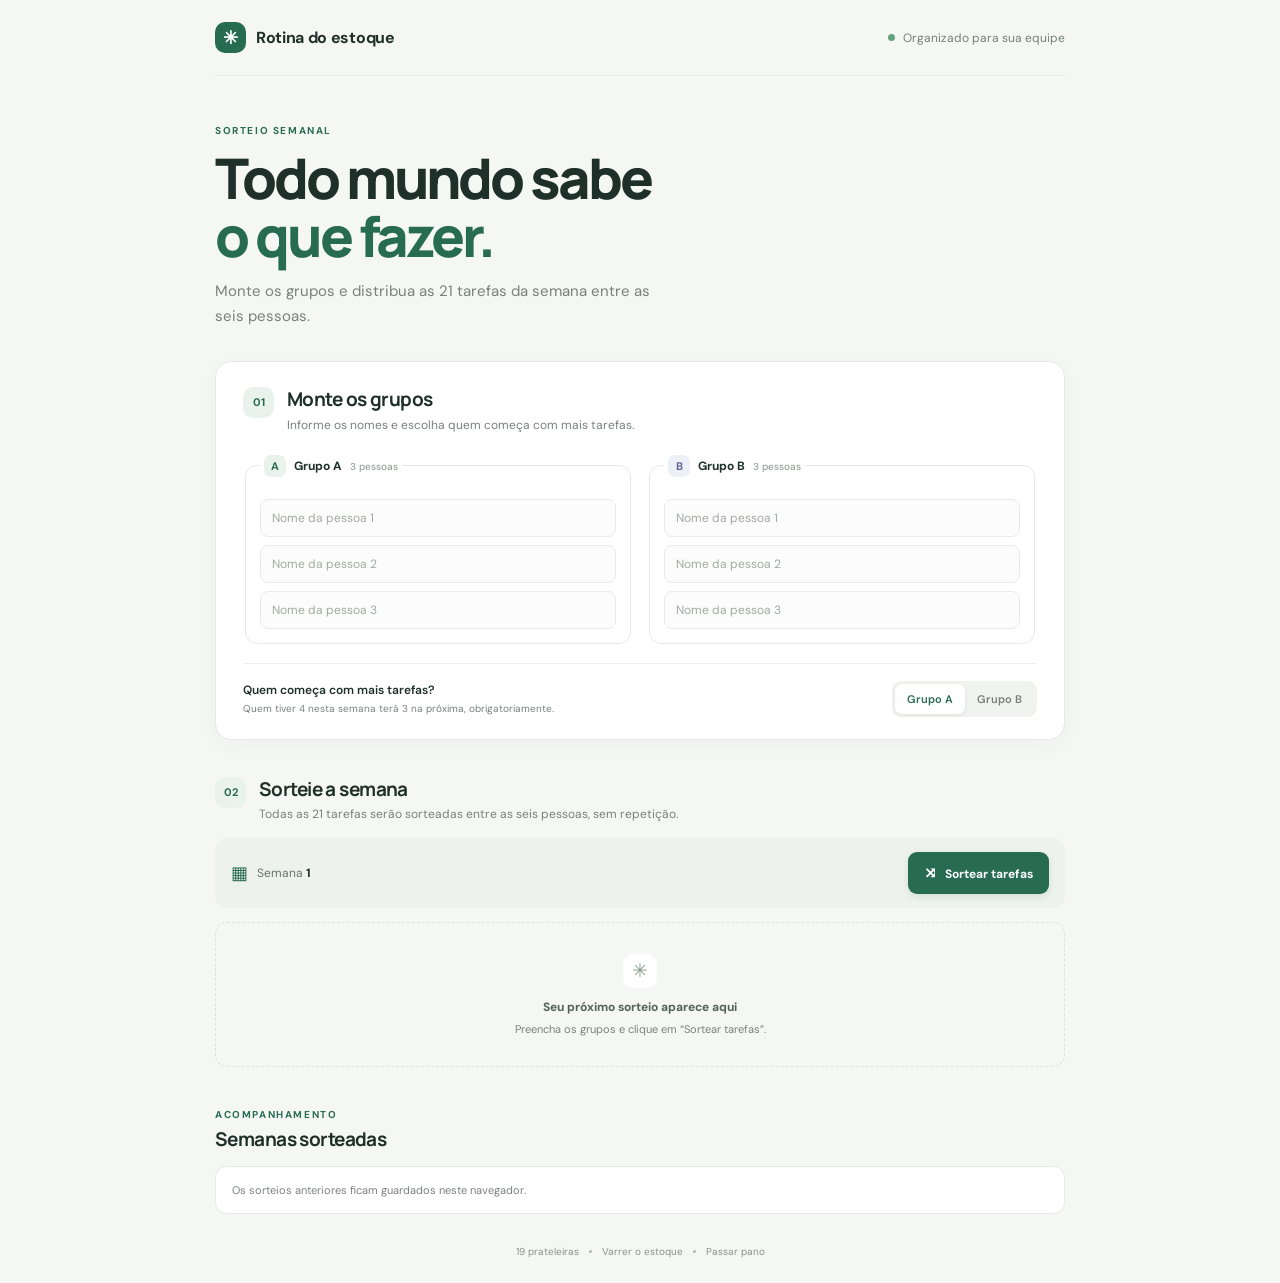
==== index.html @ e9d07ab0 "Projeto criado com I.a para resolver um problema do meu trabalho atual" ====
<!doctype html>
<html lang="pt-BR">
<head>
  <meta charset="utf-8">
  <meta name="viewport" content="width=device-width, initial-scale=1">
  <meta name="theme-color" content="#f4f6f3">
  <title>Sorteio do estoque</title>
  <link rel="stylesheet" href="styles.css">
</head>
<body>
  <main class="page-shell">
    <header class="topbar">
      <a class="brand" href="#inicio" aria-label="Sorteio do estoque, início">
        <span class="brand-mark" aria-hidden="true">✳</span>
        <span>Rotina do estoque</span>
      </a>
      <span class="top-note"><span class="status-dot"></span> Organizado para sua equipe</span>
    </header>

    <section class="intro" id="inicio">
      <p class="eyebrow">SORTEIO SEMANAL</p>
      <h1>Todo mundo sabe<br><span>o que fazer.</span></h1>
      <p class="intro-copy">Monte os grupos e distribua as 21 tarefas da semana entre as seis pessoas.</p>
    </section>

    <section class="setup-card card" aria-labelledby="setup-title">
      <div class="section-heading">
        <div class="step-number">01</div>
        <div>
          <h2 id="setup-title">Monte os grupos</h2>
          <p>Informe os nomes e escolha quem começa com mais tarefas.</p>
        </div>
      </div>

      <div class="teams-grid">
        <fieldset class="team-panel team-one">
          <legend><span class="team-symbol">A</span> Grupo A <span class="team-count">3 pessoas</span></legend>
          <label class="sr-only" for="a1">Pessoa 1 do Grupo A</label>
          <input id="a1" data-team="a" placeholder="Nome da pessoa 1" maxlength="40" autocomplete="off">
          <label class="sr-only" for="a2">Pessoa 2 do Grupo A</label>
          <input id="a2" data-team="a" placeholder="Nome da pessoa 2" maxlength="40" autocomplete="off">
          <label class="sr-only" for="a3">Pessoa 3 do Grupo A</label>
          <input id="a3" data-team="a" placeholder="Nome da pessoa 3" maxlength="40" autocomplete="off">
        </fieldset>
        <fieldset class="team-panel team-two">
          <legend><span class="team-symbol">B</span> Grupo B <span class="team-count">3 pessoas</span></legend>
          <label class="sr-only" for="b1">Pessoa 1 do Grupo B</label>
          <input id="b1" data-team="b" placeholder="Nome da pessoa 1" maxlength="40" autocomplete="off">
          <label class="sr-only" for="b2">Pessoa 2 do Grupo B</label>
          <input id="b2" data-team="b" placeholder="Nome da pessoa 2" maxlength="40" autocomplete="off">
          <label class="sr-only" for="b3">Pessoa 3 do Grupo B</label>
          <input id="b3" data-team="b" placeholder="Nome da pessoa 3" maxlength="40" autocomplete="off">
        </fieldset>
      </div>

      <div class="start-row">
        <div>
          <span class="field-title">Quem começa com mais tarefas?</span>
          <span class="field-hint">Quem tiver 4 nesta semana terá 3 na próxima, obrigatoriamente.</span>
        </div>
        <div class="segmented" role="radiogroup" aria-label="Grupo que começa com mais tarefas">
          <label><input type="radio" name="firstGroup" value="a" checked><span>Grupo A</span></label>
          <label><input type="radio" name="firstGroup" value="b"><span>Grupo B</span></label>
        </div>
      </div>
      <p class="form-message" id="form-message" role="alert" aria-live="polite"></p>
    </section>

    <section class="draw-section" aria-labelledby="draw-title">
      <div class="section-heading draw-heading">
        <div class="step-number">02</div>
        <div>
          <h2 id="draw-title">Sorteie a semana</h2>
          <p>Todas as 21 tarefas serão sorteadas entre as seis pessoas, sem repetição.</p>
        </div>
      </div>
      <div class="draw-bar">
        <div class="week-label"><span class="week-icon" aria-hidden="true">▦</span><span>Semana <strong id="week-number">1</strong></span></div>
        <button class="draw-button" id="draw-button" type="button"><span aria-hidden="true">⤨</span> Sortear tarefas</button>
      </div>
      <div id="results" class="results" aria-live="polite">
        <div class="empty-state">
          <span class="empty-icon" aria-hidden="true">✳</span>
          <strong>Seu próximo sorteio aparece aqui</strong>
          <span>Preencha os grupos e clique em “Sortear tarefas”.</span>
        </div>
      </div>
    </section>

    <section class="history-section" aria-labelledby="history-title">
      <div class="history-heading">
        <div>
          <p class="eyebrow">ACOMPANHAMENTO</p>
          <h2 id="history-title">Semanas sorteadas</h2>
        </div>
        <button class="text-button" id="clear-history" type="button" hidden>Limpar histórico</button>
      </div>
      <div id="history" class="history-list">
        <p class="history-empty">Os sorteios anteriores ficam guardados neste navegador.</p>
      </div>
    </section>

    <footer>
      <span>19 prateleiras</span><i></i><span>Varrer o estoque</span><i></i><span>Passar pano</span>
    </footer>
  </main>
  <script src="app.js"></script>
</body>
</html>
---- styles.css ----
@import url('https://fonts.googleapis.com/css2?family=DM+Sans:wght@400;500;600;700&family=Manrope:wght@400;500;600;700;800&display=swap');

:root {
  color-scheme: light;
  --ink: #1f302b;
  --muted: #77827d;
  --green: #286b53;
  --green-dark: #1c5741;
  --green-light: #e9f2ec;
  --border: #e6eae6;
  --paper: #fff;
  --background: #f5f7f4;
  font-family: 'DM Sans', sans-serif;
}

* { box-sizing: border-box; }
body { margin: 0; background: var(--background); color: var(--ink); }
button, input { font: inherit; }
.page-shell { width: min(100% - 40px, 850px); margin: 0 auto; }
.topbar { height: 76px; display: flex; align-items: center; justify-content: space-between; border-bottom: 1px solid #e7ebe7; }
.brand { display: flex; align-items: center; gap: 10px; text-decoration: none; color: var(--ink); font-weight: 700; letter-spacing: -.02em; }
.brand-mark { display: grid; place-items: center; width: 31px; height: 31px; border-radius: 10px; color: white; background: var(--green); font-size: 18px; }
.top-note { display: flex; align-items: center; gap: 8px; color: #748078; font-size: 12px; }
.status-dot { width: 7px; height: 7px; border-radius: 50%; background: #60a47e; }
.intro { padding: 48px 0 32px; }
.eyebrow { margin: 0 0 12px; color: var(--green); font-size: 10px; line-height: 1.3; letter-spacing: .16em; font-weight: 700; }
h1, h2, p { margin-top: 0; }
h1 { margin-bottom: 14px; font: 800 clamp(38px, 6vw, 56px)/1.04 'Manrope', sans-serif; letter-spacing: -.055em; }
h1 span { color: var(--green); }
.intro-copy { max-width: 450px; margin: 0; color: var(--muted); font-size: 15px; line-height: 1.65; }
.card { background: var(--paper); border: 1px solid var(--border); border-radius: 16px; box-shadow: 0 6px 22px #243b2c08; }
.setup-card { padding: 25px 27px 22px; }
.section-heading { display: flex; align-items: flex-start; gap: 13px; margin-bottom: 22px; }
.step-number { flex: 0 0 31px; height: 31px; display: grid; place-items: center; border-radius: 10px; background: var(--green-light); color: var(--green); font-size: 11px; font-weight: 700; }
.section-heading h2, .history-heading h2 { margin: 1px 0 5px; font: 700 19px/1.25 'Manrope', sans-serif; letter-spacing: -.03em; }
.section-heading p { margin: 0; color: var(--muted); font-size: 12px; }
.teams-grid { display: grid; grid-template-columns: 1fr 1fr; gap: 14px; }
.team-panel { min-width: 0; padding: 14px; border: 1px solid var(--border); border-radius: 12px; }
.team-panel legend { padding: 0 4px; font-size: 12px; font-weight: 700; }
.team-symbol { display: inline-grid; place-items: center; width: 22px; height: 22px; border-radius: 7px; margin-right: 5px; background: var(--green-light); color: var(--green); font-size: 11px; }
.team-two .team-symbol { background: #eef0f8; color: #5d6591; }
.team-count { margin-left: 5px; color: #96a09a; font-size: 10px; font-weight: 500; }
.team-panel input { display: block; width: 100%; height: 38px; margin-top: 8px; padding: 0 11px; border: 1px solid #e8ece8; border-radius: 8px; outline: none; color: var(--ink); background: #fbfcfb; font-size: 12px; transition: border .15s, box-shadow .15s; }
.team-panel input::placeholder { color: #a1aaa4; }
.team-panel input:focus { border-color: #7ca990; box-shadow: 0 0 0 3px #286b5314; }
.start-row { margin-top: 19px; padding-top: 17px; border-top: 1px solid #edf0ed; display: flex; align-items: center; justify-content: space-between; gap: 14px; }
.field-title, .field-hint { display: block; }
.field-title { font-size: 12px; font-weight: 600; }
.field-hint { margin-top: 4px; color: var(--muted); font-size: 10px; }
.segmented { display: flex; padding: 3px; border-radius: 9px; background: #f0f3f0; }
.segmented label { position: relative; cursor: pointer; }
.segmented input { position: absolute; opacity: 0; pointer-events: none; }
.segmented span { display: block; padding: 8px 12px; border-radius: 7px; color: #758079; font-size: 11px; font-weight: 600; }
.segmented input:checked + span { background: white; color: var(--green); box-shadow: 0 1px 4px #1f302b16; }
.segmented input:focus-visible + span { outline: 2px solid #7ca990; }
.form-message { display: none; margin: 12px 0 0; color: #b94b3b; font-size: 12px; }
.form-message.visible { display: block; }
.draw-section { margin-top: 37px; }
.draw-heading { margin-bottom: 16px; }
.draw-bar { display: flex; justify-content: space-between; align-items: center; gap: 15px; padding: 14px 16px; background: #edf2ee; border-radius: 12px; }
.week-label { display: flex; align-items: center; gap: 9px; font-size: 12px; color: #65736a; }
.week-label strong { color: var(--ink); }
.week-icon { color: var(--green); font-size: 18px; }
.draw-button { border: 0; border-radius: 9px; padding: 11px 16px; color: white; background: var(--green); font-size: 12px; font-weight: 700; cursor: pointer; box-shadow: 0 3px 7px #1d5c431e; transition: background .15s, transform .15s; }
.draw-button:hover { background: var(--green-dark); transform: translateY(-1px); }
.draw-button:focus-visible, .text-button:focus-visible { outline: 3px solid #96bea8; outline-offset: 2px; }
.draw-button span { padding-right: 5px; font-size: 15px; }
.results { margin-top: 14px; }
.empty-state { min-height: 145px; display: flex; flex-direction: column; align-items: center; justify-content: center; gap: 7px; border: 1px dashed #dce3dc; border-radius: 12px; text-align: center; color: var(--muted); font-size: 11px; }
.empty-state strong { color: #526159; font-size: 12px; }
.empty-icon { display: grid; place-items: center; width: 34px; height: 34px; margin-bottom: 4px; border-radius: 11px; background: white; color: #8b9b90; font-size: 19px; }
.results-grid { display: grid; grid-template-columns: 1fr 1fr; gap: 14px; }
.result-card { overflow: hidden; background: var(--paper); border: 1px solid var(--border); border-radius: 13px; }
.result-head { display: flex; align-items: center; justify-content: space-between; padding: 14px 15px 12px; border-bottom: 1px solid #edf0ed; }
.result-team { display: flex; align-items: center; gap: 8px; font-size: 13px; font-weight: 700; }
.result-team .team-symbol { margin: 0; }
.task-count { color: #859189; font-size: 10px; }
.workload { display: block; margin-top: 3px; color: var(--green); font-size: 9px; font-weight: 600; }
.task-list { list-style: none; padding: 5px 15px 13px; margin: 0; }
.task-list li { display: flex; align-items: center; gap: 9px; padding: 8px 0; border-bottom: 1px solid #f0f2f0; font-size: 11px; }
.task-list li:last-child { border: 0; }
.task-check { display: grid; place-items: center; width: 17px; height: 17px; border-radius: 5px; color: var(--green); background: var(--green-light); font-size: 10px; }
.task-list li.cleaning .task-check { color: #6a779c; background: #eef0f8; }
.person-tasks { padding-top: 10px; border-bottom: 1px solid #edf0ed; }
.person-tasks:last-child { border-bottom: 0; }
.person-tasks h3 { display: flex; justify-content: space-between; align-items: center; padding: 0 15px; margin: 0; font-size: 11px; font-weight: 700; }
.person-tasks h3 span { color: #89948d; font-size: 9px; font-weight: 500; }
.person-tasks .task-list { padding-top: 2px; padding-bottom: 8px; }
.history-section { margin-top: 41px; }
.history-heading { display: flex; align-items: end; justify-content: space-between; margin-bottom: 14px; }
.history-heading .eyebrow { margin-bottom: 7px; }
.history-heading h2 { margin: 0; }
.text-button { border: 0; padding: 7px 0; background: transparent; color: #8a625b; cursor: pointer; font-size: 10px; font-weight: 600; }
.history-list { display: grid; gap: 8px; }
.history-empty { margin: 0; padding: 16px; border: 1px solid var(--border); border-radius: 11px; color: var(--muted); background: #fff; font-size: 11px; }
.history-item { display: flex; align-items: center; justify-content: space-between; gap: 14px; padding: 12px 15px; border: 1px solid var(--border); border-radius: 11px; background: white; }
.history-week { min-width: 78px; color: var(--ink); font-size: 11px; font-weight: 700; }
.history-meta { color: var(--muted); font-size: 10px; text-align: right; }
footer { display: flex; align-items: center; justify-content: center; gap: 10px; padding: 31px 0 25px; color: #87928a; font-size: 10px; }
footer i { width: 3px; height: 3px; border-radius: 50%; background: #aeb8b0; }
.sr-only { position: absolute; width: 1px; height: 1px; padding: 0; margin: -1px; overflow: hidden; clip: rect(0, 0, 0, 0); white-space: nowrap; border: 0; }

@media (max-width: 600px) {
  .page-shell { width: min(100% - 28px, 850px); }
  .topbar { height: 64px; }
  .top-note { font-size: 10px; }
  .intro { padding: 37px 0 26px; }
  .setup-card { padding: 19px 15px; }
  .teams-grid, .results-grid { grid-template-columns: 1fr; }
  .team-panel { padding: 12px; }
  .start-row { align-items: flex-start; flex-direction: column; }
  .segmented { align-self: stretch; }
  .segmented label { flex: 1; text-align: center; }
  .draw-bar { padding: 12px; }
  .draw-button { padding: 10px 12px; }
  .history-item { align-items: flex-start; flex-direction: column; gap: 5px; }
  .history-meta { text-align: left; }
}
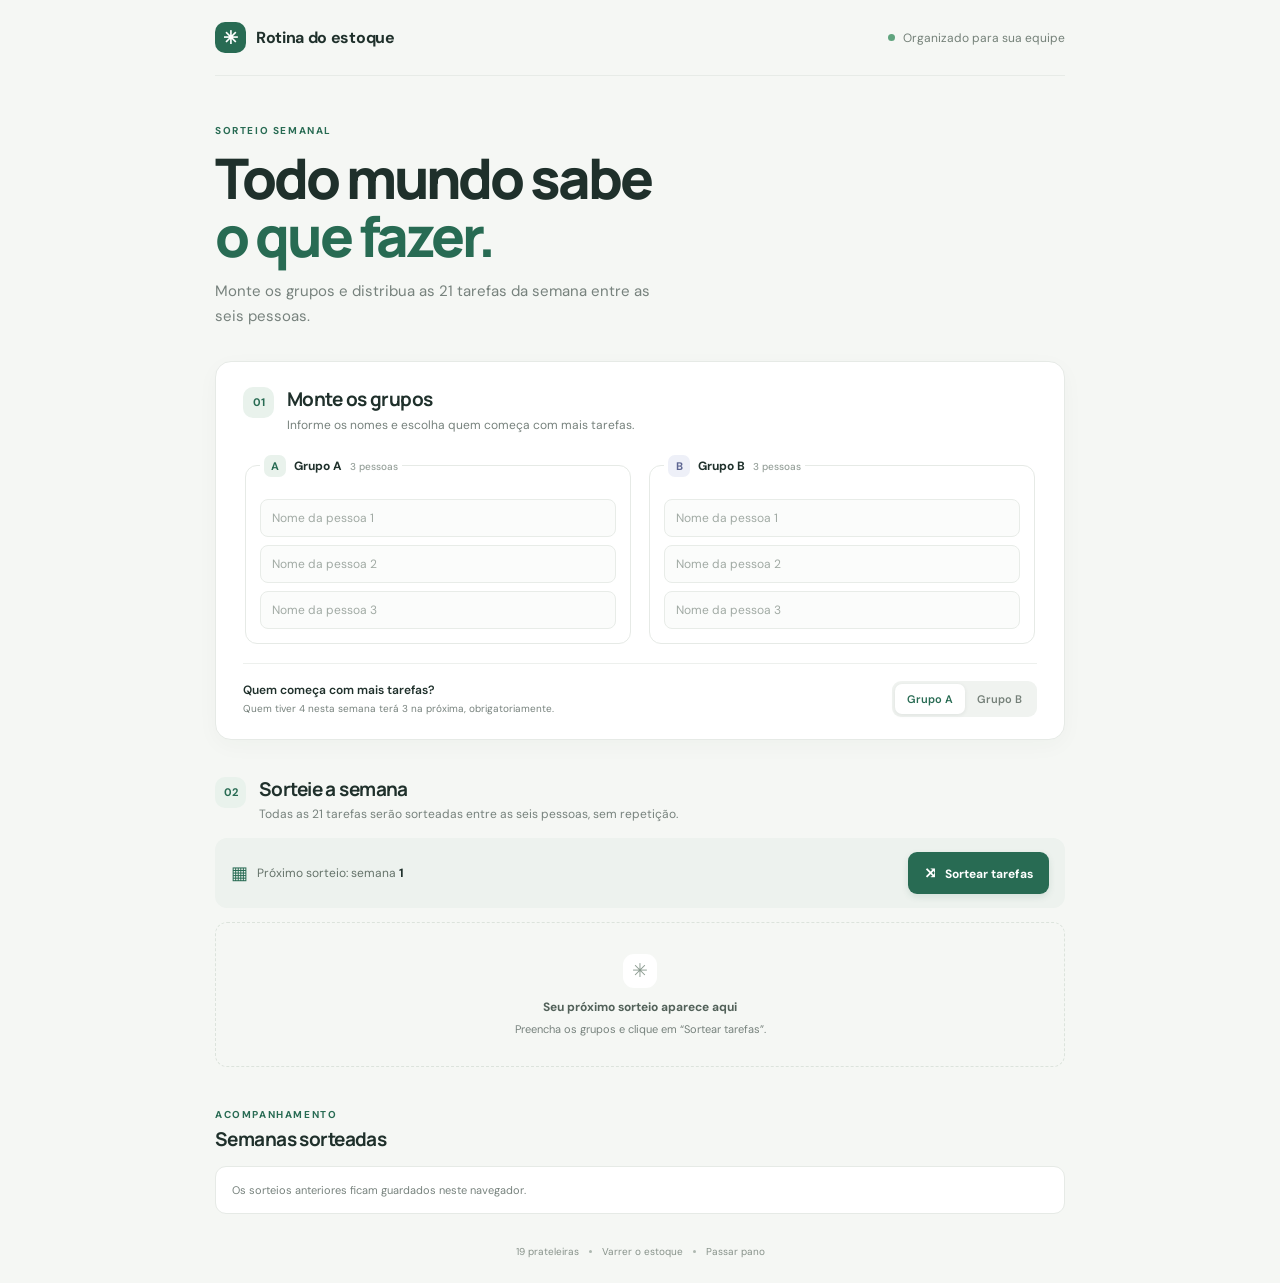
==== commit f7ef30a6: "Historico Adicionado." ====
--- a/index.html
+++ b/index.html
@@ -75,7 +75,7 @@
         </div>
       </div>
       <div class="draw-bar">
-        <div class="week-label"><span class="week-icon" aria-hidden="true">▦</span><span>Semana <strong id="week-number">1</strong></span></div>
+        <div class="week-label"><span class="week-icon" aria-hidden="true">▦</span><span>Próximo sorteio: semana <strong id="week-number">1</strong></span></div>
         <button class="draw-button" id="draw-button" type="button"><span aria-hidden="true">⤨</span> Sortear tarefas</button>
       </div>
       <div id="results" class="results" aria-live="polite">
--- a/styles.css
+++ b/styles.css
@@ -66,6 +66,7 @@
 .draw-button:focus-visible, .text-button:focus-visible { outline: 3px solid #96bea8; outline-offset: 2px; }
 .draw-button span { padding-right: 5px; font-size: 15px; }
 .results { margin-top: 14px; }
+.displayed-week { margin: 0 0 10px; color: var(--green); font: 700 13px/1.3 'Manrope', sans-serif; }
 .empty-state { min-height: 145px; display: flex; flex-direction: column; align-items: center; justify-content: center; gap: 7px; border: 1px dashed #dce3dc; border-radius: 12px; text-align: center; color: var(--muted); font-size: 11px; }
 .empty-state strong { color: #526159; font-size: 12px; }
 .empty-icon { display: grid; place-items: center; width: 34px; height: 34px; margin-bottom: 4px; border-radius: 11px; background: white; color: #8b9b90; font-size: 19px; }
@@ -94,8 +95,12 @@
 .history-list { display: grid; gap: 8px; }
 .history-empty { margin: 0; padding: 16px; border: 1px solid var(--border); border-radius: 11px; color: var(--muted); background: #fff; font-size: 11px; }
 .history-item { display: flex; align-items: center; justify-content: space-between; gap: 14px; padding: 12px 15px; border: 1px solid var(--border); border-radius: 11px; background: white; }
+.history-item.selected { border-color: #9dbba8; background: #f7faf7; }
 .history-week { min-width: 78px; color: var(--ink); font-size: 11px; font-weight: 700; }
 .history-meta { color: var(--muted); font-size: 10px; text-align: right; }
+.history-view { flex: 0 0 auto; border: 0; border-radius: 7px; padding: 7px 9px; color: var(--green); background: var(--green-light); cursor: pointer; font-size: 10px; font-weight: 700; }
+.history-view:hover { background: #dcebe0; }
+.history-view:focus-visible { outline: 2px solid #7ca990; outline-offset: 2px; }
 footer { display: flex; align-items: center; justify-content: center; gap: 10px; padding: 31px 0 25px; color: #87928a; font-size: 10px; }
 footer i { width: 3px; height: 3px; border-radius: 50%; background: #aeb8b0; }
 .sr-only { position: absolute; width: 1px; height: 1px; padding: 0; margin: -1px; overflow: hidden; clip: rect(0, 0, 0, 0); white-space: nowrap; border: 0; }
@@ -113,6 +118,6 @@
   .segmented label { flex: 1; text-align: center; }
   .draw-bar { padding: 12px; }
   .draw-button { padding: 10px 12px; }
-  .history-item { align-items: flex-start; flex-direction: column; gap: 5px; }
-  .history-meta { text-align: left; }
+  .history-item { align-items: flex-start; flex-wrap: wrap; gap: 5px 10px; }
+  .history-meta { flex: 1 1 100%; text-align: left; }
 }
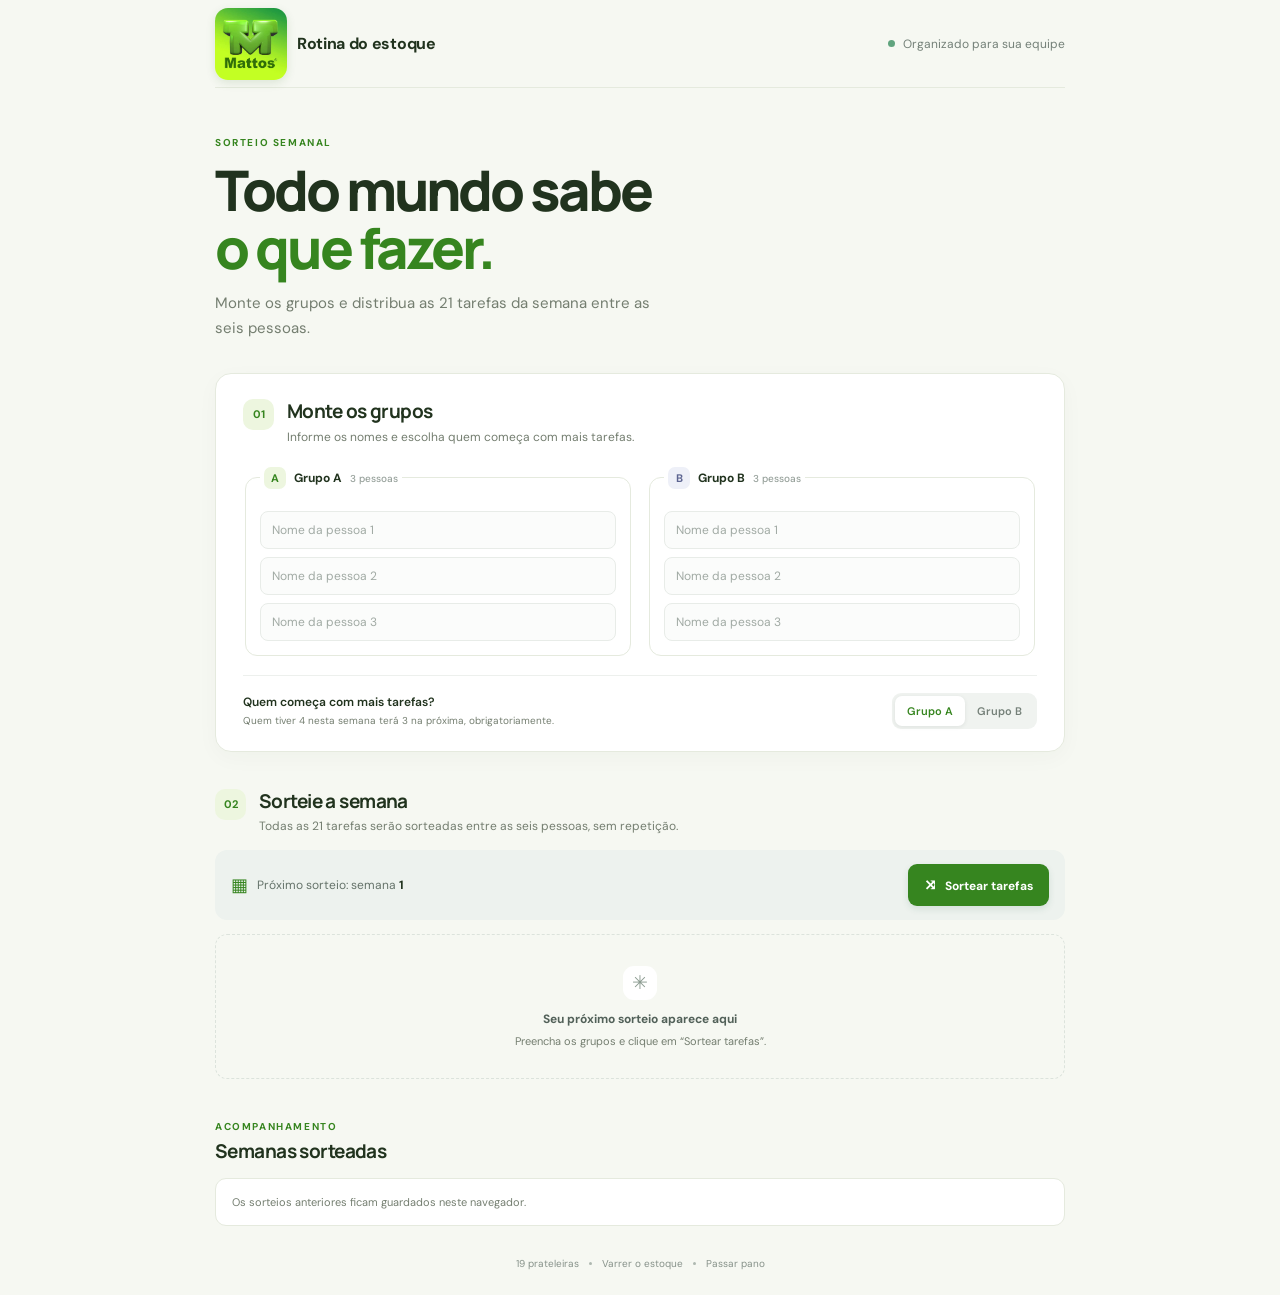
==== commit 9f946c6d: "Alterado as cores e adicionado o logo da empresa para teste" ====
--- a/index.html
+++ b/index.html
@@ -11,7 +11,7 @@
   <main class="page-shell">
     <header class="topbar">
       <a class="brand" href="#inicio" aria-label="Sorteio do estoque, início">
-        <span class="brand-mark" aria-hidden="true">✳</span>
+        <img class="brand-logo" src="assets/mattos-logo.jpg" alt="Logo Mattos">
         <span>Rotina do estoque</span>
       </a>
       <span class="top-note"><span class="status-dot"></span> Organizado para sua equipe</span>
--- a/styles.css
+++ b/styles.css
@@ -2,14 +2,14 @@
 
 :root {
   color-scheme: light;
-  --ink: #1f302b;
-  --muted: #77827d;
-  --green: #286b53;
-  --green-dark: #1c5741;
-  --green-light: #e9f2ec;
-  --border: #e6eae6;
+  --ink: #21331e;
+  --muted: #747e70;
+  --green: #36851f;
+  --green-dark: #286b18;
+  --green-light: #edf6df;
+  --border: #e5eade;
   --paper: #fff;
-  --background: #f5f7f4;
+  --background: #f6f8f2;
   font-family: 'DM Sans', sans-serif;
 }
 
@@ -17,9 +17,9 @@
 body { margin: 0; background: var(--background); color: var(--ink); }
 button, input { font: inherit; }
 .page-shell { width: min(100% - 40px, 850px); margin: 0 auto; }
-.topbar { height: 76px; display: flex; align-items: center; justify-content: space-between; border-bottom: 1px solid #e7ebe7; }
+.topbar { height: 88px; display: flex; align-items: center; justify-content: space-between; border-bottom: 1px solid #e5eade; }
 .brand { display: flex; align-items: center; gap: 10px; text-decoration: none; color: var(--ink); font-weight: 700; letter-spacing: -.02em; }
-.brand-mark { display: grid; place-items: center; width: 31px; height: 31px; border-radius: 10px; color: white; background: var(--green); font-size: 18px; }
+.brand-logo { display: block; width: 72px; height: 72px; object-fit: cover; border-radius: 13px; box-shadow: 0 3px 10px #286b1820; }
 .top-note { display: flex; align-items: center; gap: 8px; color: #748078; font-size: 12px; }
 .status-dot { width: 7px; height: 7px; border-radius: 50%; background: #60a47e; }
 .intro { padding: 48px 0 32px; }
@@ -107,7 +107,8 @@
 
 @media (max-width: 600px) {
   .page-shell { width: min(100% - 28px, 850px); }
-  .topbar { height: 64px; }
+  .topbar { height: 78px; }
+  .brand-logo { width: 60px; height: 60px; border-radius: 11px; }
   .top-note { font-size: 10px; }
   .intro { padding: 37px 0 26px; }
   .setup-card { padding: 19px 15px; }
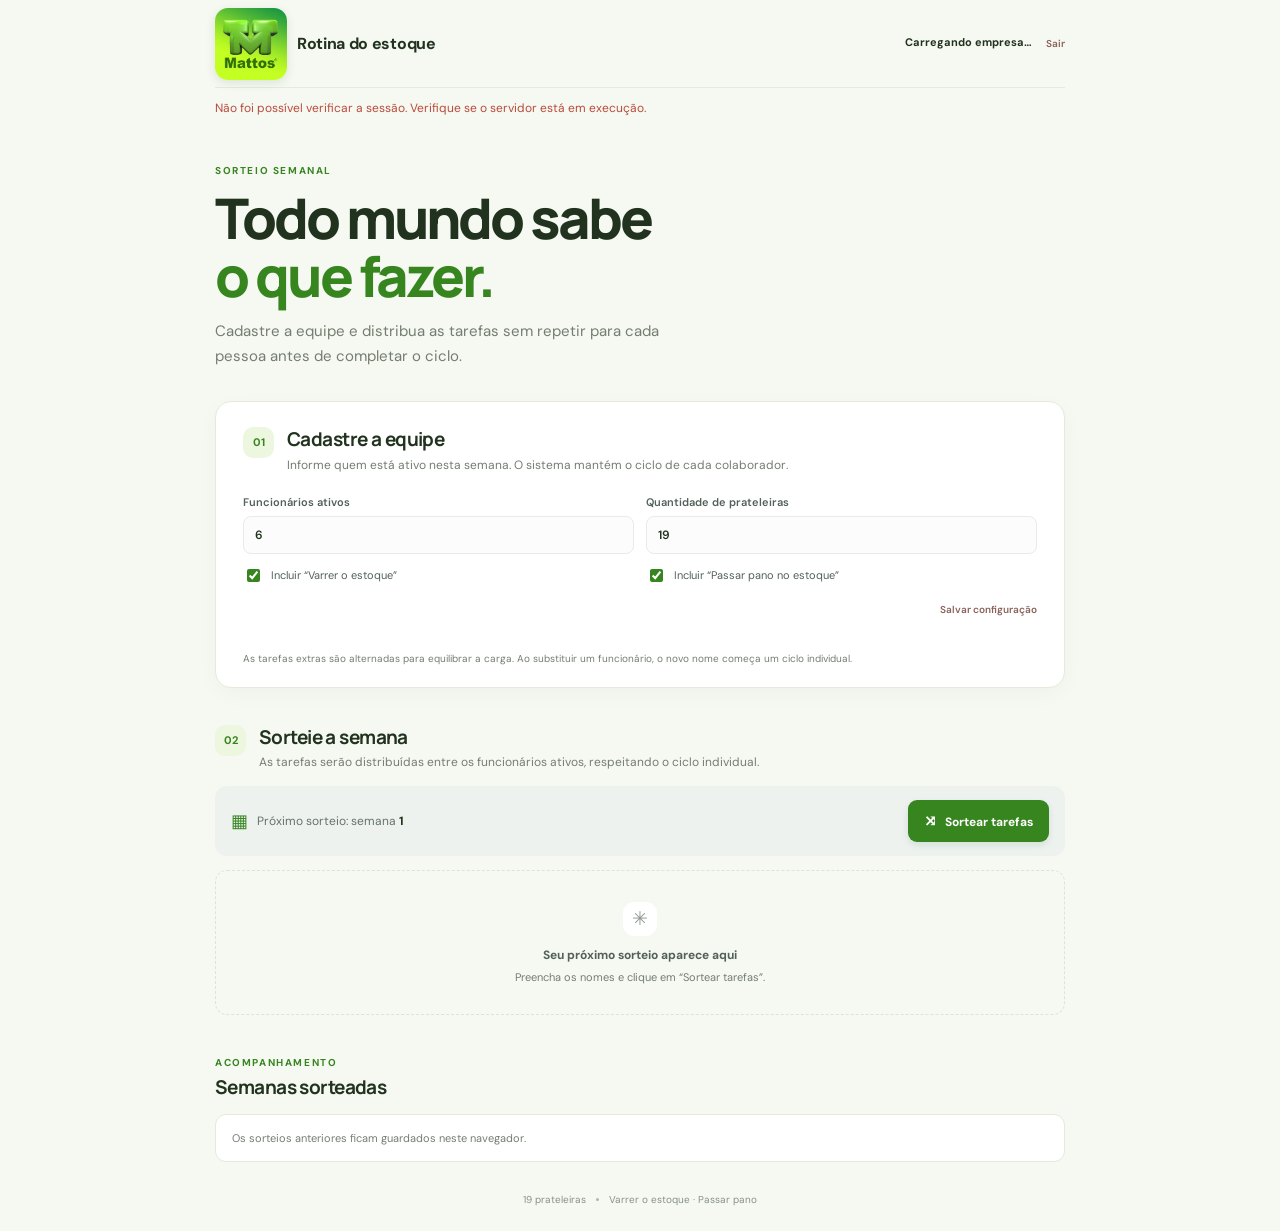
==== commit 4269c63f: "Ampliação do projeto com regras claras para distribuição das tarefas como um ciclo que tem que ser c" ====
--- a/index.html
+++ b/index.html
@@ -3,66 +3,57 @@
 <head>
   <meta charset="utf-8">
   <meta name="viewport" content="width=device-width, initial-scale=1">
-  <meta name="theme-color" content="#f4f6f3">
+  <meta name="theme-color" content="#f6f8f2">
+  <meta name="mobile-web-app-capable" content="yes">
+  <meta name="apple-mobile-web-app-capable" content="yes">
+  <meta name="apple-mobile-web-app-status-bar-style" content="default">
   <title>Sorteio do estoque</title>
+  <link rel="manifest" href="/manifest.webmanifest">
+  <link rel="apple-touch-icon" href="/assets/pwa-192.png">
   <link rel="stylesheet" href="styles.css">
 </head>
-<body>
+<body class="app-loading">
   <main class="page-shell">
     <header class="topbar">
       <a class="brand" href="#inicio" aria-label="Sorteio do estoque, início">
         <img class="brand-logo" src="assets/mattos-logo.jpg" alt="Logo Mattos">
         <span>Rotina do estoque</span>
       </a>
-      <span class="top-note"><span class="status-dot"></span> Organizado para sua equipe</span>
+      <div class="account-controls">
+        <div class="account-copy"><span id="account-name">Carregando empresa…</span><small id="account-email"></small></div>
+        <button class="install-button" type="button" data-install-app hidden>Instalar</button>
+        <button class="text-button logout-button" id="logout-button" type="button">Sair</button>
+      </div>
     </header>
+    <p class="form-message connection-message" id="connection-message" role="alert" hidden></p>
 
     <section class="intro" id="inicio">
       <p class="eyebrow">SORTEIO SEMANAL</p>
       <h1>Todo mundo sabe<br><span>o que fazer.</span></h1>
-      <p class="intro-copy">Monte os grupos e distribua as 21 tarefas da semana entre as seis pessoas.</p>
+      <p class="intro-copy">Cadastre a equipe e distribua as tarefas sem repetir para cada pessoa antes de completar o ciclo.</p>
     </section>
 
     <section class="setup-card card" aria-labelledby="setup-title">
       <div class="section-heading">
         <div class="step-number">01</div>
         <div>
-          <h2 id="setup-title">Monte os grupos</h2>
-          <p>Informe os nomes e escolha quem começa com mais tarefas.</p>
+          <h2 id="setup-title">Cadastre a equipe</h2>
+          <p>Informe quem está ativo nesta semana. O sistema mantém o ciclo de cada colaborador.</p>
         </div>
       </div>
 
-      <div class="teams-grid">
-        <fieldset class="team-panel team-one">
-          <legend><span class="team-symbol">A</span> Grupo A <span class="team-count">3 pessoas</span></legend>
-          <label class="sr-only" for="a1">Pessoa 1 do Grupo A</label>
-          <input id="a1" data-team="a" placeholder="Nome da pessoa 1" maxlength="40" autocomplete="off">
-          <label class="sr-only" for="a2">Pessoa 2 do Grupo A</label>
-          <input id="a2" data-team="a" placeholder="Nome da pessoa 2" maxlength="40" autocomplete="off">
-          <label class="sr-only" for="a3">Pessoa 3 do Grupo A</label>
-          <input id="a3" data-team="a" placeholder="Nome da pessoa 3" maxlength="40" autocomplete="off">
-        </fieldset>
-        <fieldset class="team-panel team-two">
-          <legend><span class="team-symbol">B</span> Grupo B <span class="team-count">3 pessoas</span></legend>
-          <label class="sr-only" for="b1">Pessoa 1 do Grupo B</label>
-          <input id="b1" data-team="b" placeholder="Nome da pessoa 1" maxlength="40" autocomplete="off">
-          <label class="sr-only" for="b2">Pessoa 2 do Grupo B</label>
-          <input id="b2" data-team="b" placeholder="Nome da pessoa 2" maxlength="40" autocomplete="off">
-          <label class="sr-only" for="b3">Pessoa 3 do Grupo B</label>
-          <input id="b3" data-team="b" placeholder="Nome da pessoa 3" maxlength="40" autocomplete="off">
-        </fieldset>
+      <form id="configuration-form">
+        <div class="config-grid">
+          <label class="config-field" for="employee-count">Funcionários ativos<input id="employee-count" type="number" min="1" max="500" step="1" value="6" required></label>
+          <label class="config-field" for="shelf-count">Quantidade de prateleiras<input id="shelf-count" type="number" min="0" max="5000" step="1" value="19" required></label>
+          <label class="config-check"><input id="include-sweep" type="checkbox" checked> Incluir “Varrer o estoque”</label>
+          <label class="config-check"><input id="include-mop" type="checkbox" checked> Incluir “Passar pano no estoque”</label>
+        </div>
+        <button class="text-button save-config-button" type="submit">Salvar configuração</button>
+      </form>
+      <div class="employees-grid" id="employees-grid">
       </div>
-
-      <div class="start-row">
-        <div>
-          <span class="field-title">Quem começa com mais tarefas?</span>
-          <span class="field-hint">Quem tiver 4 nesta semana terá 3 na próxima, obrigatoriamente.</span>
-        </div>
-        <div class="segmented" role="radiogroup" aria-label="Grupo que começa com mais tarefas">
-          <label><input type="radio" name="firstGroup" value="a" checked><span>Grupo A</span></label>
-          <label><input type="radio" name="firstGroup" value="b"><span>Grupo B</span></label>
-        </div>
-      </div>
+      <p class="form-hint">As tarefas extras são alternadas para equilibrar a carga. Ao substituir um funcionário, o novo nome começa um ciclo individual.</p>
       <p class="form-message" id="form-message" role="alert" aria-live="polite"></p>
     </section>
 
@@ -71,7 +62,7 @@
         <div class="step-number">02</div>
         <div>
           <h2 id="draw-title">Sorteie a semana</h2>
-          <p>Todas as 21 tarefas serão sorteadas entre as seis pessoas, sem repetição.</p>
+          <p id="task-summary">As tarefas serão distribuídas entre os funcionários ativos, respeitando o ciclo individual.</p>
         </div>
       </div>
       <div class="draw-bar">
@@ -82,7 +73,7 @@
         <div class="empty-state">
           <span class="empty-icon" aria-hidden="true">✳</span>
           <strong>Seu próximo sorteio aparece aqui</strong>
-          <span>Preencha os grupos e clique em “Sortear tarefas”.</span>
+          <span>Preencha os nomes e clique em “Sortear tarefas”.</span>
         </div>
       </div>
     </section>
@@ -101,9 +92,10 @@
     </section>
 
     <footer>
-      <span>19 prateleiras</span><i></i><span>Varrer o estoque</span><i></i><span>Passar pano</span>
+      <span id="footer-shelf-count">19 prateleiras</span><i></i><span id="footer-cleaning-tasks">Varrer o estoque · Passar pano</span>
     </footer>
   </main>
-  <script src="app.js"></script>
+  <script src="auth-guard.js"></script>
+  <script src="pwa.js"></script>
 </body>
 </html>
--- a/styles.css
+++ b/styles.css
@@ -18,6 +18,17 @@
 button, input { font: inherit; }
 .page-shell { width: min(100% - 40px, 850px); margin: 0 auto; }
 .topbar { height: 88px; display: flex; align-items: center; justify-content: space-between; border-bottom: 1px solid #e5eade; }
+.app-loading .page-shell { visibility: hidden; }
+.account-controls { display: flex; align-items: center; gap: 14px; }
+.account-copy { display: flex; flex-direction: column; align-items: flex-end; gap: 3px; color: var(--ink); font-size: 11px; font-weight: 700; text-align: right; }
+.account-copy small { color: var(--muted); font-size: 10px; font-weight: 400; }
+.logout-button { color: var(--green); }
+.install-button { border: 1px solid #cbdcc5; border-radius: 8px; padding: 8px 10px; color: var(--green-dark); background: white; cursor: pointer; font-size: 10px; font-weight: 700; }
+.install-button:hover { background: var(--green-light); }
+.install-button:focus-visible { outline: 2px solid #7ca990; outline-offset: 2px; }
+.install-button[hidden] { display: none; }
+.auth-install { margin: 0 0 16px; }
+.connection-message { margin: 16px 0; }
 .brand { display: flex; align-items: center; gap: 10px; text-decoration: none; color: var(--ink); font-weight: 700; letter-spacing: -.02em; }
 .brand-logo { display: block; width: 72px; height: 72px; object-fit: cover; border-radius: 13px; box-shadow: 0 3px 10px #286b1820; }
 .top-note { display: flex; align-items: center; gap: 8px; color: #748078; font-size: 12px; }
@@ -43,6 +54,20 @@
 .team-panel input { display: block; width: 100%; height: 38px; margin-top: 8px; padding: 0 11px; border: 1px solid #e8ece8; border-radius: 8px; outline: none; color: var(--ink); background: #fbfcfb; font-size: 12px; transition: border .15s, box-shadow .15s; }
 .team-panel input::placeholder { color: #a1aaa4; }
 .team-panel input:focus { border-color: #7ca990; box-shadow: 0 0 0 3px #286b5314; }
+.config-grid { display: grid; grid-template-columns: repeat(2, minmax(0, 1fr)); gap: 12px; }
+.config-field { display: grid; gap: 7px; color: #526159; font-size: 11px; font-weight: 600; }
+.config-field input { width: 100%; height: 38px; padding: 0 11px; border: 1px solid #e8ece8; border-radius: 8px; outline: none; color: var(--ink); background: #fbfcfb; font-size: 12px; }
+.config-field input:focus { border-color: #7ca990; box-shadow: 0 0 0 3px #36851f14; }
+.config-check { display: flex; align-items: center; gap: 8px; color: #526159; font-size: 11px; }
+.config-check input { accent-color: var(--green); }
+.save-config-button { display: block; margin: 11px 0 16px auto; color: var(--green); }
+.employees-grid { display: grid; grid-template-columns: repeat(3, minmax(0, 1fr)); gap: 12px; }
+.employee-field { color: #526159; font-size: 11px; font-weight: 600; }
+.employee-field[hidden] { display: none; }
+.employee-field input { display: block; width: 100%; height: 38px; margin-top: 7px; padding: 0 11px; border: 1px solid #e8ece8; border-radius: 8px; outline: none; color: var(--ink); background: #fbfcfb; font-size: 12px; transition: border .15s, box-shadow .15s; }
+.employee-field input::placeholder { color: #a1aaa4; }
+.employee-field input:focus { border-color: #7ca990; box-shadow: 0 0 0 3px #36851f14; }
+.form-hint { margin: 13px 0 0; color: var(--muted); font-size: 10px; }
 .start-row { margin-top: 19px; padding-top: 17px; border-top: 1px solid #edf0ed; display: flex; align-items: center; justify-content: space-between; gap: 14px; }
 .field-title, .field-hint { display: block; }
 .field-title { font-size: 12px; font-weight: 600; }
@@ -55,6 +80,7 @@
 .segmented input:focus-visible + span { outline: 2px solid #7ca990; }
 .form-message { display: none; margin: 12px 0 0; color: #b94b3b; font-size: 12px; }
 .form-message.visible { display: block; }
+.form-message.success { color: var(--green); }
 .draw-section { margin-top: 37px; }
 .draw-heading { margin-bottom: 16px; }
 .draw-bar { display: flex; justify-content: space-between; align-items: center; gap: 15px; padding: 14px 16px; background: #edf2ee; border-radius: 12px; }
@@ -70,7 +96,7 @@
 .empty-state { min-height: 145px; display: flex; flex-direction: column; align-items: center; justify-content: center; gap: 7px; border: 1px dashed #dce3dc; border-radius: 12px; text-align: center; color: var(--muted); font-size: 11px; }
 .empty-state strong { color: #526159; font-size: 12px; }
 .empty-icon { display: grid; place-items: center; width: 34px; height: 34px; margin-bottom: 4px; border-radius: 11px; background: white; color: #8b9b90; font-size: 19px; }
-.results-grid { display: grid; grid-template-columns: 1fr 1fr; gap: 14px; }
+.results-grid { display: grid; grid-template-columns: repeat(auto-fit, minmax(220px, 1fr)); gap: 14px; }
 .result-card { overflow: hidden; background: var(--paper); border: 1px solid var(--border); border-radius: 13px; }
 .result-head { display: flex; align-items: center; justify-content: space-between; padding: 14px 15px 12px; border-bottom: 1px solid #edf0ed; }
 .result-team { display: flex; align-items: center; gap: 8px; font-size: 13px; font-weight: 700; }
@@ -105,14 +131,38 @@
 footer i { width: 3px; height: 3px; border-radius: 50%; background: #aeb8b0; }
 .sr-only { position: absolute; width: 1px; height: 1px; padding: 0; margin: -1px; overflow: hidden; clip: rect(0, 0, 0, 0); white-space: nowrap; border: 0; }
 
+.auth-page { min-height: 100vh; background: radial-gradient(circle at 50% 0, #e7f5ce 0, var(--background) 43%); }
+.auth-shell { width: min(100% - 32px, 440px); min-height: 100vh; margin: 0 auto; display: flex; flex-direction: column; align-items: center; justify-content: center; padding: 32px 0; }
+.auth-brand { display: flex; align-items: center; gap: 12px; margin-bottom: 22px; color: var(--ink); font-size: 14px; font-weight: 700; text-decoration: none; }
+.auth-brand img { width: 60px; height: 60px; object-fit: cover; border-radius: 12px; box-shadow: 0 3px 10px #286b1820; }
+.auth-card { width: 100%; padding: 28px; }
+.auth-card h1 { margin: 0 0 8px; font-size: 27px; letter-spacing: -.04em; }
+.auth-description { margin: 0 0 22px; color: var(--muted); font-size: 12px; line-height: 1.6; }
+.auth-form { display: grid; gap: 8px; }
+.auth-form[hidden], .auth-switch[hidden] { display: none; }
+.auth-form label { margin-top: 7px; color: #526159; font-size: 11px; font-weight: 700; }
+.auth-form input { width: 100%; height: 42px; padding: 0 12px; border: 1px solid var(--border); border-radius: 8px; outline: none; color: var(--ink); background: #fbfcfb; font-size: 13px; }
+.auth-form input:focus { border-color: #7ca990; box-shadow: 0 0 0 3px #36851f14; }
+.auth-submit { width: 100%; margin-top: 12px; }
+.auth-message { display: none; margin: 14px 0 0; color: #b94b3b; font-size: 12px; line-height: 1.5; }
+.auth-message.visible { display: block; }
+.auth-switch { margin: 19px 0 0; color: var(--muted); text-align: center; font-size: 11px; }
+.auth-switch button { border: 0; padding: 0; color: var(--green); background: transparent; cursor: pointer; font: inherit; font-weight: 700; }
+.auth-local-note { margin: 14px 0 0; color: #849080; text-align: center; font-size: 10px; }
+
 @media (max-width: 600px) {
   .page-shell { width: min(100% - 28px, 850px); }
   .topbar { height: 78px; }
   .brand-logo { width: 60px; height: 60px; border-radius: 11px; }
-  .top-note { font-size: 10px; }
+  .account-controls { gap: 8px; }
+  .account-copy { max-width: 140px; font-size: 9px; }
+  .account-copy small { font-size: 9px; }
+  .logout-button { font-size: 9px; }
   .intro { padding: 37px 0 26px; }
   .setup-card { padding: 19px 15px; }
   .teams-grid, .results-grid { grid-template-columns: 1fr; }
+  .config-grid { grid-template-columns: 1fr 1fr; gap: 10px; }
+  .employees-grid { grid-template-columns: repeat(2, minmax(0, 1fr)); gap: 10px; }
   .team-panel { padding: 12px; }
   .start-row { align-items: flex-start; flex-direction: column; }
   .segmented { align-self: stretch; }
@@ -121,4 +171,5 @@
   .draw-button { padding: 10px 12px; }
   .history-item { align-items: flex-start; flex-wrap: wrap; gap: 5px 10px; }
   .history-meta { flex: 1 1 100%; text-align: left; }
+  .auth-card { padding: 22px 18px; }
 }
